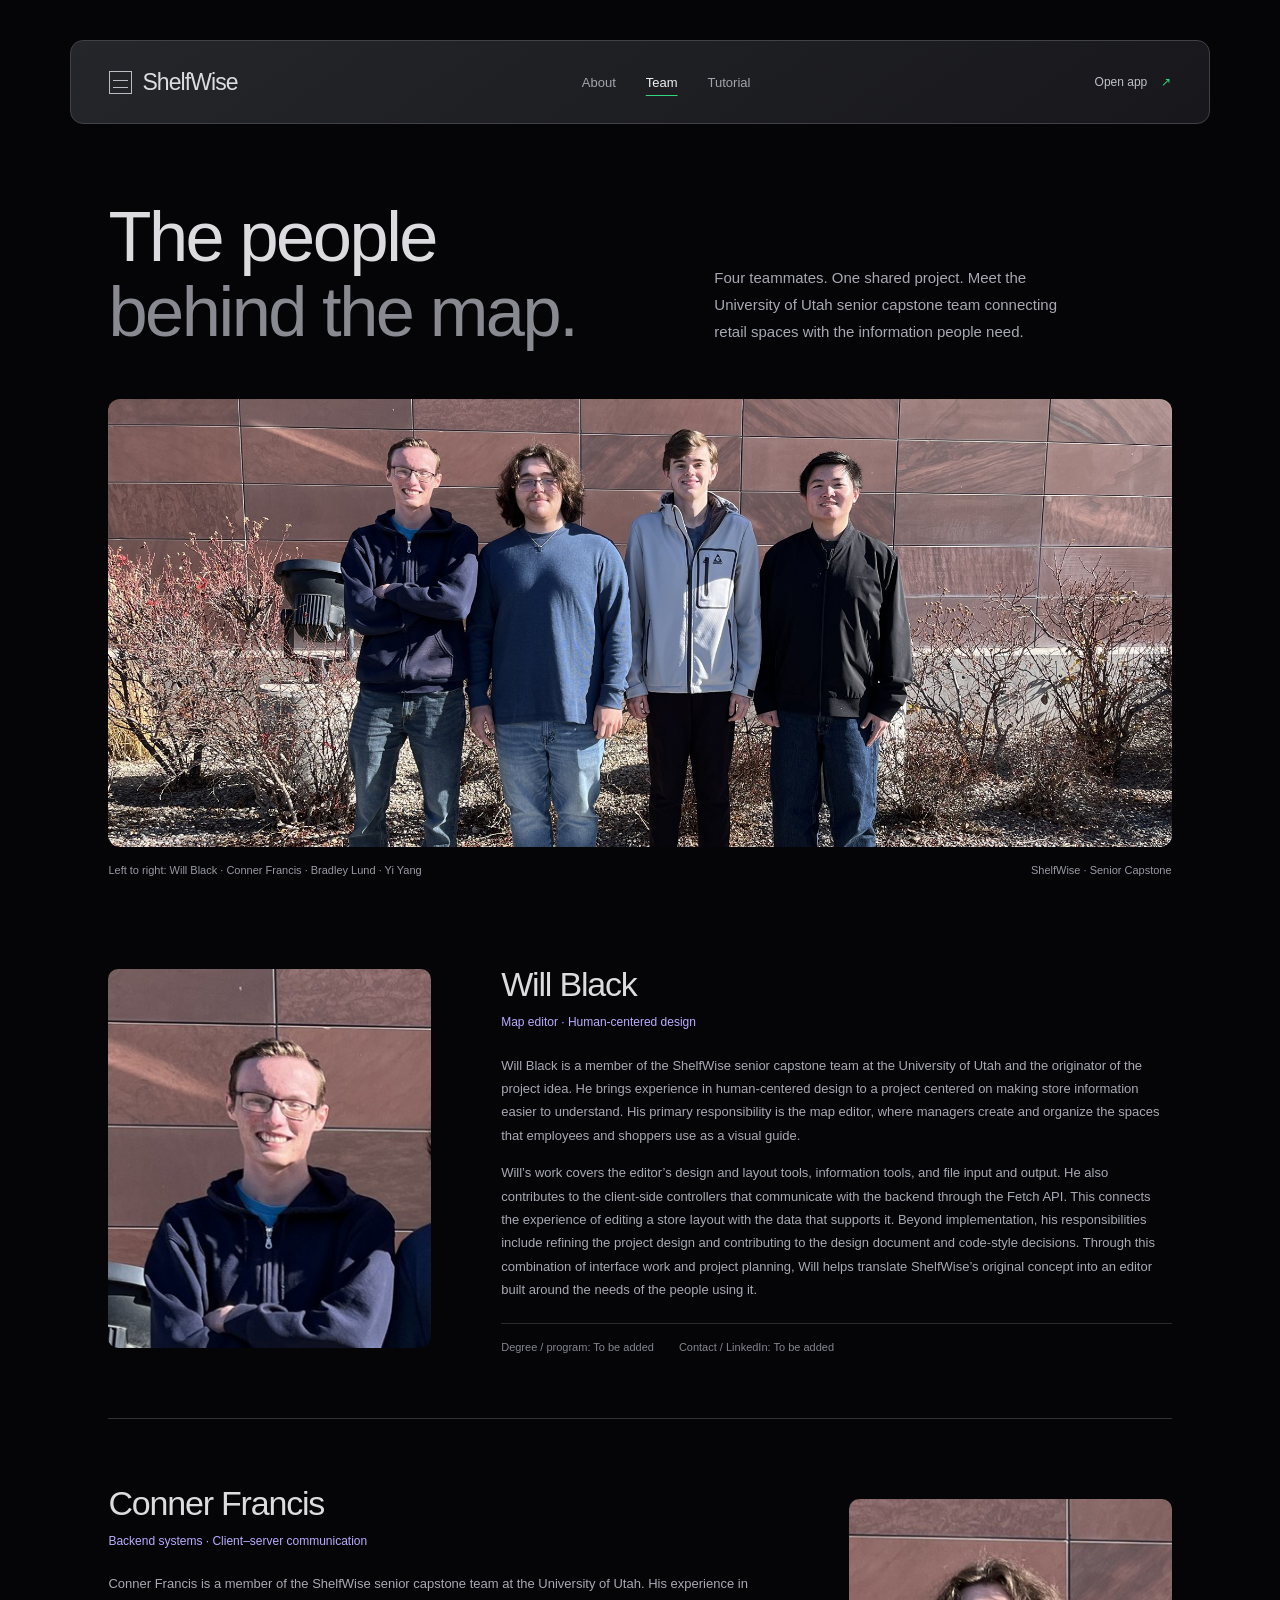
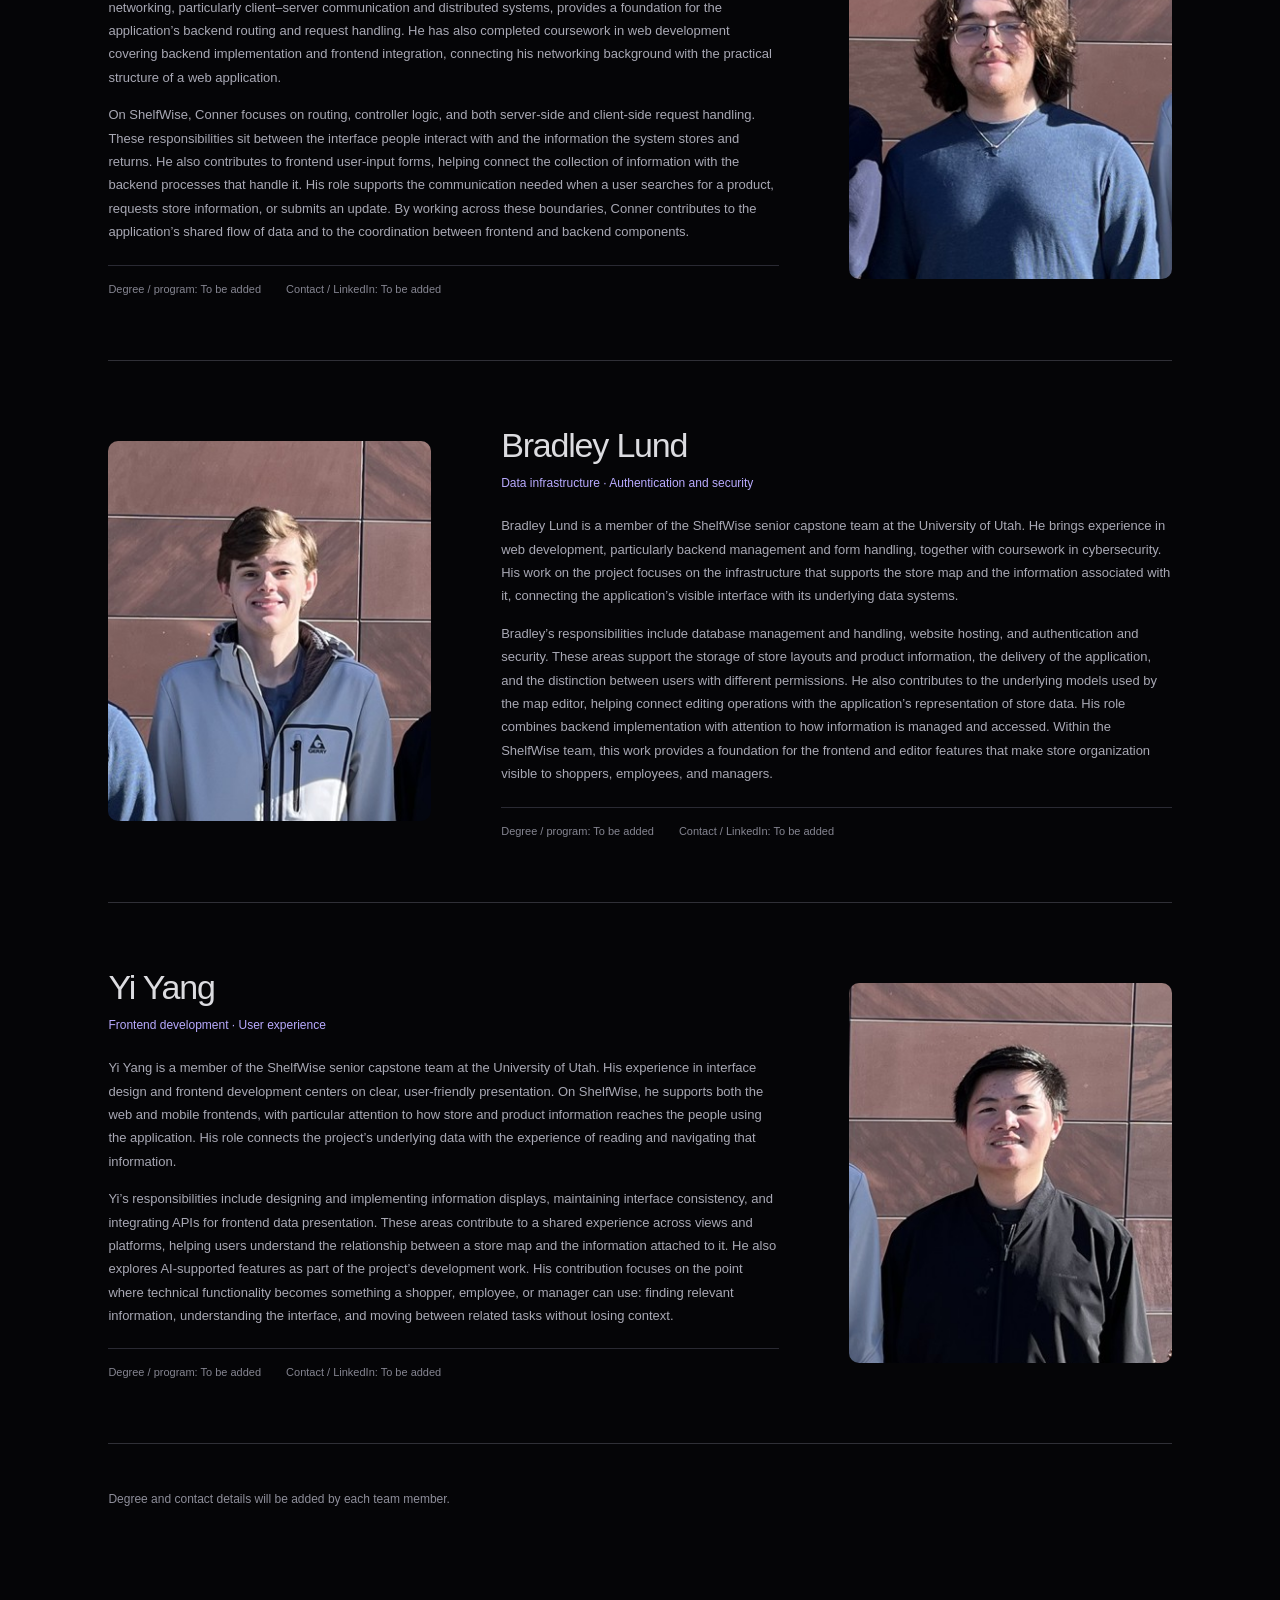
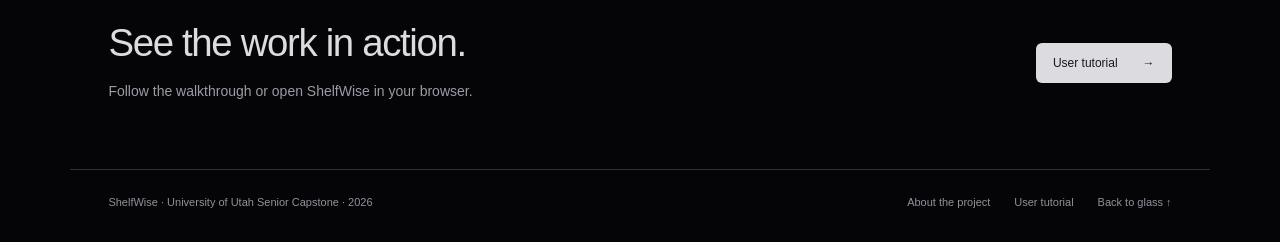
==== team.html @ ac59a8eb "Implement basic project site" ====
<!doctype html>
<html lang="en">
<head><meta charset="utf-8"><meta name="viewport" content="width=device-width,initial-scale=1"><meta name="theme-color" content="#050507"><meta name="description" content="Meet the ShelfWise capstone team: Will Black, Conner Francis, Bradley Lund, and Yi Yang."><title>The team — ShelfWise</title><link rel="icon" href="assets/favicon.svg" type="image/svg+xml"><link rel="stylesheet" href="site.css"></head>
<body class="inner-page">
  <a class="skip-link" href="#main">Skip to content</a>
  <header class="site-header"><a class="site-brand" href="index.html" aria-label="ShelfWise home"><span class="shelf-symbol" aria-hidden="true"></span>ShelfWise</a><nav class="site-nav" aria-label="Main navigation"><a href="about.html">About</a><a href="team.html" aria-current="page">Team</a><a href="tutorial.html">Tutorial</a></nav><a class="launch-link" href="https://shelfwise-nxbo.onrender.com/" target="_blank" rel="noopener noreferrer">Open app <span aria-hidden="true">↗</span></a></header>
  <main class="site-container" id="main">
    <div class="page-intro"><h1>The people<br><span>behind the map.</span></h1><p class="intro-copy">Four teammates. One shared project. Meet the University of Utah senior capstone team connecting retail spaces with the information people need.</p></div>
    <figure class="team-photo"><img src="assets/team.jpg" width="2000" height="1500" alt="ShelfWise’s four teammates standing together outside: Will Black, Conner Francis, Bradley Lund, and Yi Yang, from left to right."><figcaption><span>Left to right: Will Black · Conner Francis · Bradley Lund · Yi Yang</span><span>ShelfWise · Senior Capstone</span></figcaption></figure>
    <div class="member-list">
      <article class="member" id="will"><div class="portrait" style="--portrait-x:24%;--portrait-y:26%" role="img" aria-label="Portrait of Will Black from the team photo"></div><div class="member-content"><h2>Will Black</h2><p class="member-role">Map editor · Human-centered design</p><div class="biography"><p>Will Black is a member of the ShelfWise senior capstone team at the University of Utah and the originator of the project idea. He brings experience in human-centered design to a project centered on making store information easier to understand. His primary responsibility is the map editor, where managers create and organize the spaces that employees and shoppers use as a visual guide.</p><p>Will’s work covers the editor’s design and layout tools, information tools, and file input and output. He also contributes to the client-side controllers that communicate with the backend through the Fetch API. This connects the experience of editing a store layout with the data that supports it. Beyond implementation, his responsibilities include refining the project design and contributing to the design document and code-style decisions. Through this combination of interface work and project planning, Will helps translate ShelfWise’s original concept into an editor built around the needs of the people using it.</p></div><div class="member-meta"><span>Degree / program: To be added</span><span>Contact / LinkedIn: To be added</span></div></div></article>
      <article class="member" id="conner"><div class="portrait" style="--portrait-x:39.7%;--portrait-y:28%" role="img" aria-label="Portrait of Conner Francis from the team photo"></div><div class="member-content"><h2>Conner Francis</h2><p class="member-role">Backend systems · Client–server communication</p><div class="biography"><p>Conner Francis is a member of the ShelfWise senior capstone team at the University of Utah. His experience in networking, particularly client–server communication and distributed systems, provides a foundation for the application’s backend routing and request handling. He has also completed coursework in web development covering backend implementation and frontend integration, connecting his networking background with the practical structure of a web application.</p><p>On ShelfWise, Conner focuses on routing, controller logic, and both server-side and client-side request handling. These responsibilities sit between the interface people interact with and the information the system stores and returns. He also contributes to frontend user-input forms, helping connect the collection of information with the backend processes that handle it. His role supports the communication needed when a user searches for a product, requests store information, or submits an update. By working across these boundaries, Conner contributes to the application’s shared flow of data and to the coordination between frontend and backend components.</p></div><div class="member-meta"><span>Degree / program: To be added</span><span>Contact / LinkedIn: To be added</span></div></div></article>
      <article class="member" id="bradley"><div class="portrait" style="--portrait-x:55.8%;--portrait-y:25%" role="img" aria-label="Portrait of Bradley Lund from the team photo"></div><div class="member-content"><h2>Bradley Lund</h2><p class="member-role">Data infrastructure · Authentication and security</p><div class="biography"><p>Bradley Lund is a member of the ShelfWise senior capstone team at the University of Utah. He brings experience in web development, particularly backend management and form handling, together with coursework in cybersecurity. His work on the project focuses on the infrastructure that supports the store map and the information associated with it, connecting the application’s visible interface with its underlying data systems.</p><p>Bradley’s responsibilities include database management and handling, website hosting, and authentication and security. These areas support the storage of store layouts and product information, the delivery of the application, and the distinction between users with different permissions. He also contributes to the underlying models used by the map editor, helping connect editing operations with the application’s representation of store data. His role combines backend implementation with attention to how information is managed and accessed. Within the ShelfWise team, this work provides a foundation for the frontend and editor features that make store organization visible to shoppers, employees, and managers.</p></div><div class="member-meta"><span>Degree / program: To be added</span><span>Contact / LinkedIn: To be added</span></div></div></article>
      <article class="member" id="yi"><div class="portrait" style="--portrait-x:71.5%;--portrait-y:29%" role="img" aria-label="Portrait of Yi Yang from the team photo"></div><div class="member-content"><h2>Yi Yang</h2><p class="member-role">Frontend development · User experience</p><div class="biography"><p>Yi Yang is a member of the ShelfWise senior capstone team at the University of Utah. His experience in interface design and frontend development centers on clear, user-friendly presentation. On ShelfWise, he supports both the web and mobile frontends, with particular attention to how store and product information reaches the people using the application. His role connects the project’s underlying data with the experience of reading and navigating that information.</p><p>Yi’s responsibilities include designing and implementing information displays, maintaining interface consistency, and integrating APIs for frontend data presentation. These areas contribute to a shared experience across views and platforms, helping users understand the relationship between a store map and the information attached to it. He also explores AI-supported features as part of the project’s development work. His contribution focuses on the point where technical functionality becomes something a shopper, employee, or manager can use: finding relevant information, understanding the interface, and moving between related tasks without losing context.</p></div><div class="member-meta"><span>Degree / program: To be added</span><span>Contact / LinkedIn: To be added</span></div></div></article>
    </div>
    <p class="team-end">Degree and contact details will be added by each team member.</p>
    <div class="page-close"><div><h2>See the work in action.</h2><p>Follow the walkthrough or open ShelfWise in your browser.</p></div><a class="button-light" href="tutorial.html">User tutorial <span aria-hidden="true">→</span></a></div>
  </main>
  <footer class="site-footer"><span>ShelfWise · University of Utah Senior Capstone · 2026</span><div><a href="about.html">About the project</a><a href="tutorial.html">User tutorial</a><a href="index.html">Back to glass ↑</a></div></footer>
</body>
</html>
---- site.css ----
@font-face{font-family:Inter;src:url('https://rsms.me/inter/font-files/InterVariable.woff2?v=4.1') format('woff2');font-weight:100 900;font-style:normal;font-display:swap}
:root{color-scheme:dark;font-family:Inter,Arial,sans-serif;color:#dcdce0;background:#050507;--muted:#9b9ba5;--line:#303037;--green:#36d67e;--lavender:#b9abff}
*{box-sizing:border-box}body{margin:0}a{color:inherit;text-decoration:none}button,input{font:inherit}button{cursor:pointer}button,a{touch-action:manipulation}img{max-width:100%;display:block}::selection{background:#3679d9;color:#fff}:focus-visible{outline:2px solid var(--lavender);outline-offset:6px}html{scrollbar-color:#45454e #111115;scroll-behavior:smooth}.skip-link{position:fixed;top:-100px;left:24px;z-index:20;background:#dcdce0;color:#151518;padding:13px 20px;border-radius:6px}.skip-link:focus{top:20px}.inner-page{overflow:auto;min-height:100svh}.inner-page p{line-height:1.8}.inner-page h1,.inner-page h2,.inner-page h3{font-weight:500;margin:0;letter-spacing:-.035em}.inner-page h1{font-size:clamp(42px,5.5vw,82px);line-height:1.06}.inner-page h2{font-size:clamp(27px,3vw,42px);line-height:1.15}.inner-page h3{font-size:22px;line-height:1.3}
.site-header{width:89%;margin:40px auto 0;min-height:84px;padding:20px 38px;display:flex;align-items:center;gap:30px;border:1px solid #414148;border-radius:13px;background:linear-gradient(145deg,#25262a,#17171c);position:relative}.site-brand{display:flex;align-items:center;gap:10px;font-weight:500;font-size:23px;letter-spacing:-.04em}.shelf-symbol{display:inline-block;width:23px;height:23px;border:1.5px solid #bcbcc5;position:relative}.shelf-symbol:before,.shelf-symbol:after{content:'';position:absolute;left:3px;right:3px;height:1px;background:#bcbcc5;top:8px}.shelf-symbol:after{top:15px}.site-nav{display:flex;align-items:center;gap:30px;margin:auto;font-size:13px;color:#a4a4ae}.site-nav a{padding:10px 0}.site-nav a:hover,.site-nav a[aria-current=page]{color:#f0f0f5}.site-nav a[aria-current=page]{text-decoration:underline;text-decoration-color:var(--green);text-underline-offset:8px}.launch-link{font-size:12px;color:#c0c0ca;white-space:nowrap}.launch-link span{margin-left:10px;color:var(--green)}.launch-link:hover{color:white}.site-container{width:calc(89% - 76px);max-width:1320px;margin:0 auto}.page-intro{display:grid;grid-template-columns:1.15fr 1fr;align-items:end;gap:80px;margin:76px 0 50px}.page-intro h1 span{color:#898991}.intro-copy{color:#a8a8b3;max-width:44ch;font-size:15px;margin:0 0 4px}.intro-copy a{color:#dedee5;text-decoration:underline;text-underline-offset:5px}.section-link{display:inline-flex;gap:26px;align-items:center;font-size:13px;margin-top:21px;color:#e7e7ee}.section-link span{color:var(--green)}.section-link:hover{color:var(--green)}
.product-shot{margin:0}.product-shot img{width:100%;border:1px solid #3b3b42;border-radius:12px}.product-shot figcaption,.team-photo figcaption{font-size:11px;color:#9999a5;display:flex;justify-content:space-between;gap:30px;margin-top:13px;line-height:1.7}.product-shot figcaption a:hover{text-decoration:underline}.about-story{display:grid;grid-template-columns:220px 1fr;gap:65px;padding:70px 0;border-bottom:1px solid var(--line)}.section-caption{font-size:12px;line-height:1.6;color:#9898a3}.story-copy{max-width:72ch;color:#a8a8b3;font-size:15px}.story-copy p{margin:0 0 20px}.story-copy p:last-child{margin-bottom:0}.story-copy strong{font-weight:500;color:#e3e3e9}.technology{padding:65px 0}.section-heading{display:flex;align-items:baseline;justify-content:space-between;gap:30px;margin-bottom:30px}.section-heading p{font-size:12px;color:#a4a4af}.tech-flow{display:grid;grid-template-columns:1fr 40px 1fr 40px 1fr;align-items:center;padding:30px;border:1px solid var(--line);border-radius:12px;background:linear-gradient(135deg,#1d1e23,#131318)}.tech-node{padding:8px}.tech-node small{display:block;font-size:10px;letter-spacing:.08em;color:#91919d;margin-bottom:13px}.tech-node strong{font-size:18px;font-weight:500}.tech-node p{font-size:12px;color:#a4a4b1;margin:9px 0 0}.flow-arrow{color:#6a6a77;font-size:22px;text-align:center}.tech-details{margin-top:22px;border-top:1px solid var(--line);border-bottom:1px solid var(--line);font-size:13px}.tech-details summary{cursor:pointer;padding:20px 0;color:#c4c4ce}.tech-details summary::marker{color:var(--green)}.stack-grid{display:grid;grid-template-columns:1fr 1fr;gap:20px 40px;padding:4px 0 25px}.stack-grid dt{font-weight:500;color:#dedee6;margin-bottom:7px}.stack-grid dd{color:#9b9ba7;font-size:12px;line-height:1.8;margin:0}.page-close{padding:40px 0 65px;display:flex;justify-content:space-between;gap:25px;align-items:center}.page-close p{color:#9b9ba6;font-size:14px;margin-bottom:0}.button-light{display:inline-flex;align-items:center;justify-content:center;gap:25px;background:#dcdce0;color:#17171c;padding:13px 17px;border-radius:6px;font-size:12px;font-weight:500;white-space:nowrap}.button-light:hover{background:var(--green)}.site-footer{width:89%;margin:0 auto;padding:26px 38px 34px;border-top:1px solid var(--line);display:flex;justify-content:space-between;gap:25px;font-size:11px;color:#91919d}.site-footer div{display:flex;gap:24px}.site-footer a:hover{color:#e3e3eb}
.team-photo{margin:0 0 85px}.team-photo img{width:100%;height:clamp(270px,35vw,480px);object-fit:cover;object-position:center 44%;border-radius:12px}.team-photo figcaption{margin-top:14px}.member-list{display:grid;gap:65px}.member{display:grid;grid-template-columns:minmax(220px,.65fr) 1.35fr;gap:70px;align-items:center;padding-bottom:65px;border-bottom:1px solid var(--line)}.member:nth-child(even){grid-template-columns:1.35fr minmax(220px,.65fr)}.member:nth-child(even) .portrait{order:2}.portrait{width:100%;aspect-ratio:4/4.7;max-height:390px;border-radius:10px;background-image:url('assets/team.jpg');background-size:600% auto;background-position:var(--portrait-x) var(--portrait-y,26%);background-repeat:no-repeat;background-color:#242429}.member-content h2{font-size:34px;margin-bottom:8px}.member-role{font-size:12px;color:#b9abff;margin:0 0 20px;line-height:1.6}.biography{font-size:13px;color:#a8a8b4;line-height:1.85}.biography p{margin:0 0 14px}.member-meta{display:flex;flex-wrap:wrap;gap:8px 25px;font-size:11px;color:#858591;margin-top:21px;padding-top:17px;border-top:1px solid #2a2a33}.member-meta span{display:block}.team-end{margin:45px 0 70px;font-size:12px;color:#8e8e9a;line-height:1.8}
.tutorial-intro{margin-bottom:35px}.guide-tabs{display:flex;gap:0;border-bottom:1px solid var(--line);overflow-x:auto}.guide-tabs button{border:0;border-bottom:2px solid transparent;background:none;color:#92929e;flex:1;padding:18px 12px;font-size:12px;text-align:left;white-space:nowrap}.guide-tabs button span{font-size:10px;margin-right:12px;color:#747480;font-variant-numeric:tabular-nums}.guide-tabs button[aria-selected=true]{border-color:var(--green);color:#e6e6ed}.guide-tabs button[aria-selected=true] span{color:var(--green)}.guide-stage{display:grid;grid-template-columns:1fr 290px;gap:32px;padding:32px 0 40px;align-items:start}.guide-image{margin:0;position:relative;overflow:hidden;border-radius:10px;border:1px solid #3b3b42;background:#1a1a20}.guide-image img{width:100%;aspect-ratio:16/10;object-fit:cover;object-position:left top}.guide-image figcaption{padding:12px 17px;font-size:10px;color:#a5a5b0;border-top:1px solid #33333d;line-height:1.6}.guide-instructions{padding-top:6px}.step-count{color:var(--green);font-size:11px;font-variant-numeric:tabular-nums;margin:0 0 26px!important}.guide-instructions h2{font-size:29px}.guide-instructions p:not(.step-count){font-size:13px;line-height:1.85;color:#a4a4af;margin:18px 0}.guide-note{padding:15px 0;border-top:1px solid var(--line);border-bottom:1px solid var(--line);font-size:11px;color:#9898a6;line-height:1.8}.guide-navigation{display:flex;justify-content:space-between;align-items:center;gap:10px;margin-top:22px}.guide-navigation button{border:1px solid #42424c;border-radius:5px;background:#202027;color:#dddde5;padding:10px 12px;font-size:11px}.guide-navigation button:hover:not(:disabled){border-color:#8f86aa}.guide-navigation button:disabled{opacity:.35;cursor:default}.guide-navigation button:last-child{background:#dcdce0;color:#17171c;border-color:transparent}.guide-navigation button:last-child:hover:not(:disabled){background:var(--green)}.guide-static{display:grid;grid-template-columns:220px 1fr;gap:65px;padding:45px 0 30px;border-top:1px solid var(--line)}.guide-static h2{font-size:26px}.guide-static ol{margin:0;padding-left:19px;color:#a8a8b4;font-size:14px;line-height:1.9}.guide-static li{padding-left:8px;margin-bottom:13px}.guide-static strong{color:#dedee6;font-weight:500}.faq{margin:38px 0 0}.faq h2{font-size:28px;margin-bottom:24px}.faq details{padding:20px 0;border-top:1px solid var(--line);font-size:13px}.faq details:last-child{border-bottom:1px solid var(--line)}.faq summary{cursor:pointer;color:#d1d1db;line-height:1.6}.faq summary::marker{color:var(--green)}.faq details p{color:#a4a4b1;max-width:78ch;margin:16px 0 0;font-size:13px}.faq a{color:#dcdce0;text-decoration:underline;text-underline-offset:4px}
/* The opening preserves the glass template; the linked pages use reading sizes. */
#hero .brand-mark:after{transform:none;inset:22%;border-left:0;border-bottom:1px solid #17171c;border-top:1px solid #17171c}#paper .project-reveal{top:23%;left:36%;width:42%;max-width:650px}#paper .project-reveal h2{font-size:clamp(32px,3.4vw,54px);line-height:1.08;letter-spacing:-.035em;font-weight:500;margin:0 0 25px}#paper .project-reveal>p:not(.reveal-label){font-size:clamp(12px,1vw,16px);line-height:1.85;margin:0 0 19px}#paper .project-reveal .reveal-label{font-size:10px;letter-spacing:.14em;color:#93939f;margin:0 0 22px}.reveal-links{display:flex;flex-direction:column;gap:0;margin:28px 0 45px}.reveal-links a{display:flex;justify-content:space-between;gap:20px;padding:15px 0;border-top:1px solid #303038;font-size:12px;color:#cfcfd9}.reveal-links a span{color:var(--green)}.reveal-links a:hover{color:var(--green)}
@media(max-width:1000px){.site-header{padding:18px 25px}.site-container{width:calc(89% - 50px)}.page-intro{gap:38px;margin-top:58px}.about-story,.guide-static{grid-template-columns:150px 1fr;gap:38px}.member{gap:40px}.guide-stage{grid-template-columns:1fr 245px;gap:24px}.guide-tabs button{font-size:11px;padding:16px 8px}.guide-tabs button span{margin-right:6px}.site-nav{gap:21px}.site-footer{padding-left:25px;padding-right:25px}}
@media(max-width:700px){.site-header{width:calc(100% - 32px);margin-top:16px;padding:17px 18px;min-height:76px;gap:14px;flex-wrap:wrap}.site-brand{font-size:20px}.shelf-symbol{width:20px;height:20px}.site-nav{order:3;flex-basis:100%;justify-content:center;gap:32px;border-top:1px solid #36363e;padding-top:5px;margin-top:3px;font-size:12px}.launch-link{margin-left:auto;font-size:11px}.launch-link span{margin-left:4px}.site-container{width:calc(100% - 68px)}.page-intro{grid-template-columns:1fr;gap:23px;margin:44px 0 32px}.intro-copy{font-size:13px;max-width:48ch}.page-intro h1{font-size:clamp(38px,10vw,63px)}.product-shot img{border-radius:7px}.product-shot figcaption,.team-photo figcaption{font-size:10px;display:block}.product-shot figcaption span,.team-photo figcaption span{display:block;margin-bottom:4px}.about-story{grid-template-columns:1fr;gap:22px;padding:38px 0}.section-caption{margin:0;font-size:11px}.story-copy{font-size:13px;line-height:1.85}.technology{padding:38px 0}.section-heading{display:block;margin-bottom:22px}.section-heading p{margin-top:12px}.tech-flow{grid-template-columns:1fr;padding:18px 22px}.flow-arrow{transform:rotate(90deg);margin:5px 0}.tech-node strong{font-size:17px}.stack-grid{grid-template-columns:1fr;gap:23px}.page-close{display:block;padding:20px 0 45px}.page-close h2{font-size:25px}.page-close p{font-size:13px;margin-bottom:24px}.site-footer{width:calc(100% - 32px);padding:22px 18px 30px;display:block;font-size:10px;line-height:1.8}.site-footer div{margin-top:13px;gap:25px}.team-photo{margin-bottom:42px}.team-photo img{height:280px;object-position:48% 45%;border-radius:7px}.member-list{gap:38px}.member,.member:nth-child(even){grid-template-columns:1fr;gap:25px;padding-bottom:35px}.member:nth-child(even) .portrait{order:0}.portrait{width:100%;aspect-ratio:4/3.3;max-height:none;background-position:var(--portrait-x) 28%}.member-content h2{font-size:29px}.biography{font-size:12px}.member-meta{font-size:10px}.team-end{font-size:11px;margin:28px 0 42px}.guide-tabs button{flex:none;min-width:110px;font-size:11px;padding:14px 13px}.guide-stage{grid-template-columns:1fr;gap:23px;padding:22px 0 32px}.guide-image img{aspect-ratio:4/3;object-fit:cover;object-position:30% top}.guide-instructions{padding:0}.step-count{margin-bottom:12px!important}.guide-instructions h2{font-size:25px}.guide-instructions p:not(.step-count){font-size:13px;margin:14px 0}.guide-navigation{justify-content:flex-start;gap:15px}.guide-navigation button{padding:11px 18px}.guide-static{grid-template-columns:1fr;gap:21px;padding-top:32px}.guide-static ol{font-size:12px}.faq{margin-top:20px}.faq details,.faq details p{font-size:12px}#paper .project-reveal{left:11%;top:31%;width:78%;max-width:none}#paper .project-reveal h2{font-size:36px}#paper .project-reveal>p:not(.reveal-label){font-size:12px}.reveal-links{margin-bottom:35px}#hero .brand{font-size:17px;gap:6px}#hero .nav-links{font-size:10px;gap:8px;left:56%}#hero .sign-in{font-size:9px}#hero footer{font-size:7px}#hero .eyebrow{font-size:7px;letter-spacing:.16em}}
img{height:auto}.guide-image img{height:auto;aspect-ratio:auto;object-fit:contain}
.guide-tabs button span{color:#858591}
.about-story .section-caption{font-size:12px;font-weight:400;letter-spacing:0;line-height:1.8}
@media(prefers-reduced-motion:reduce){html{scroll-behavior:auto}*,*:before,*:after{transition:none!important;animation:none!important}}
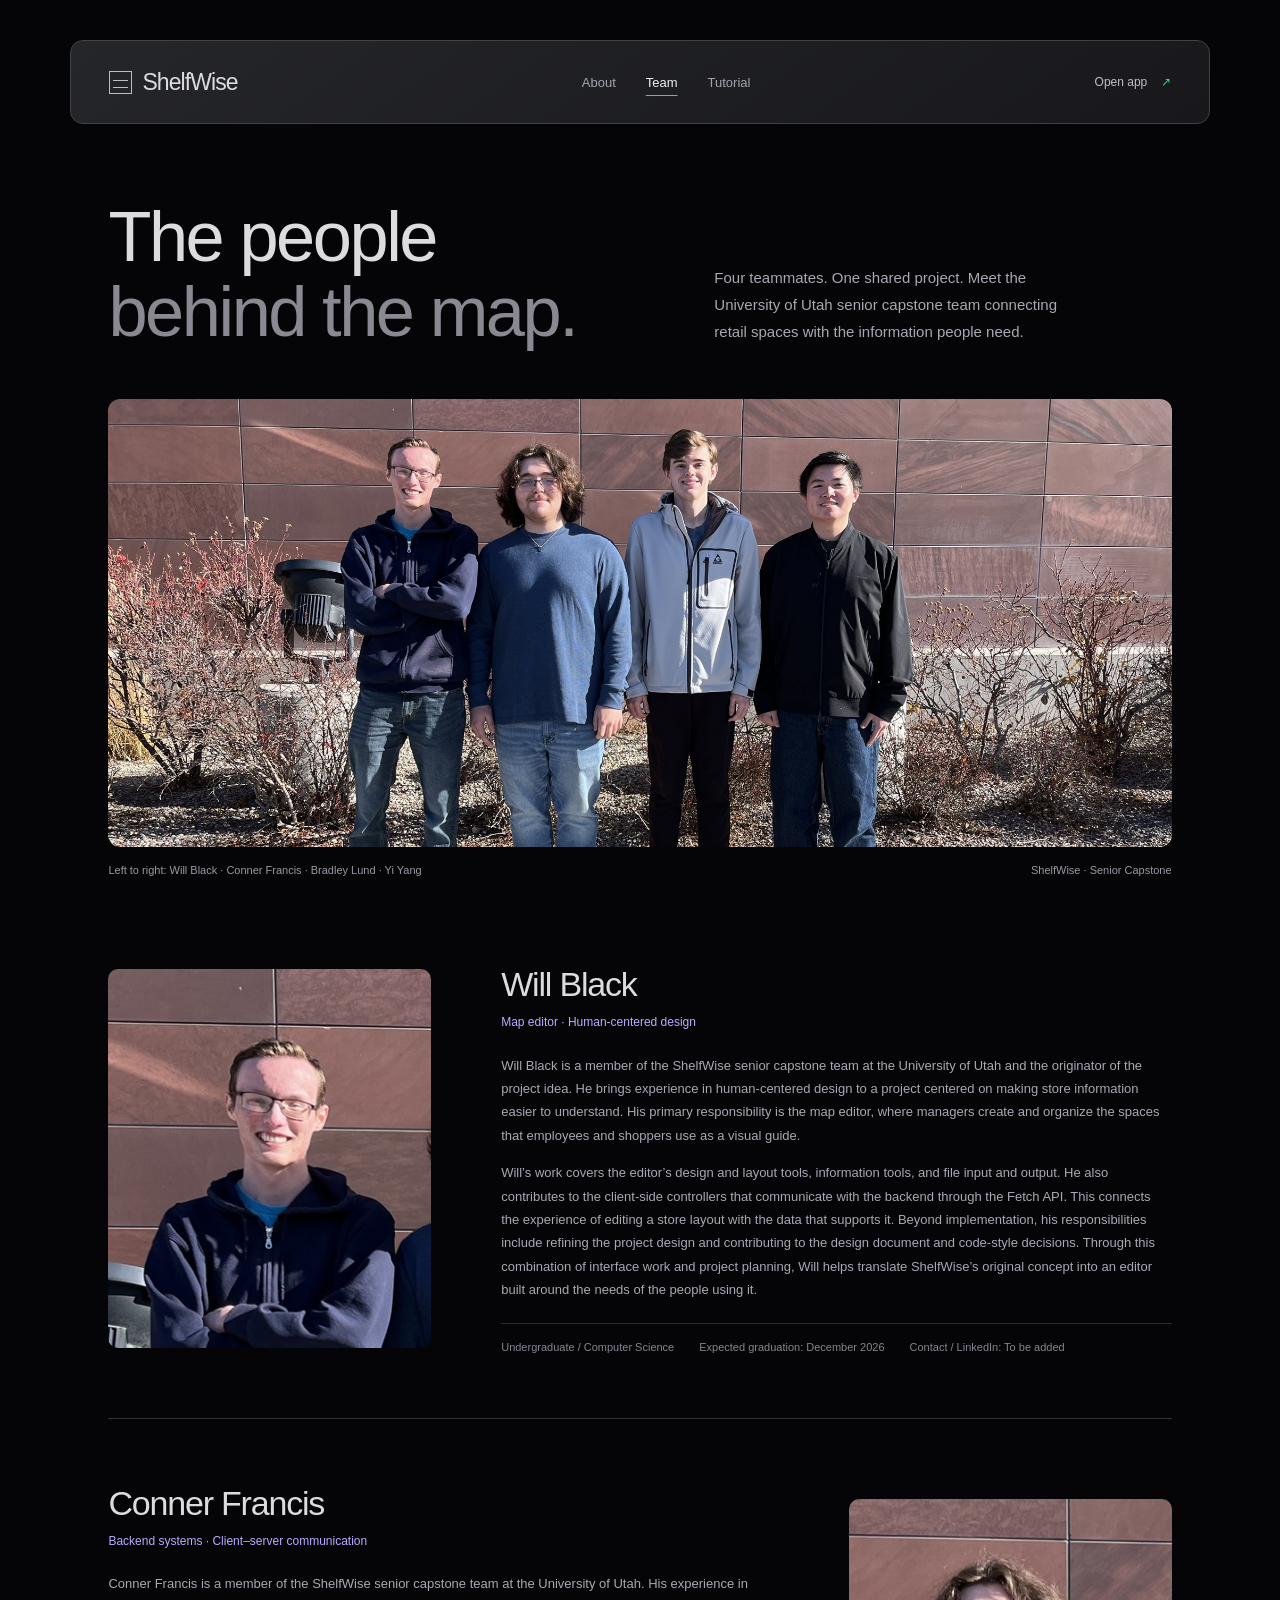
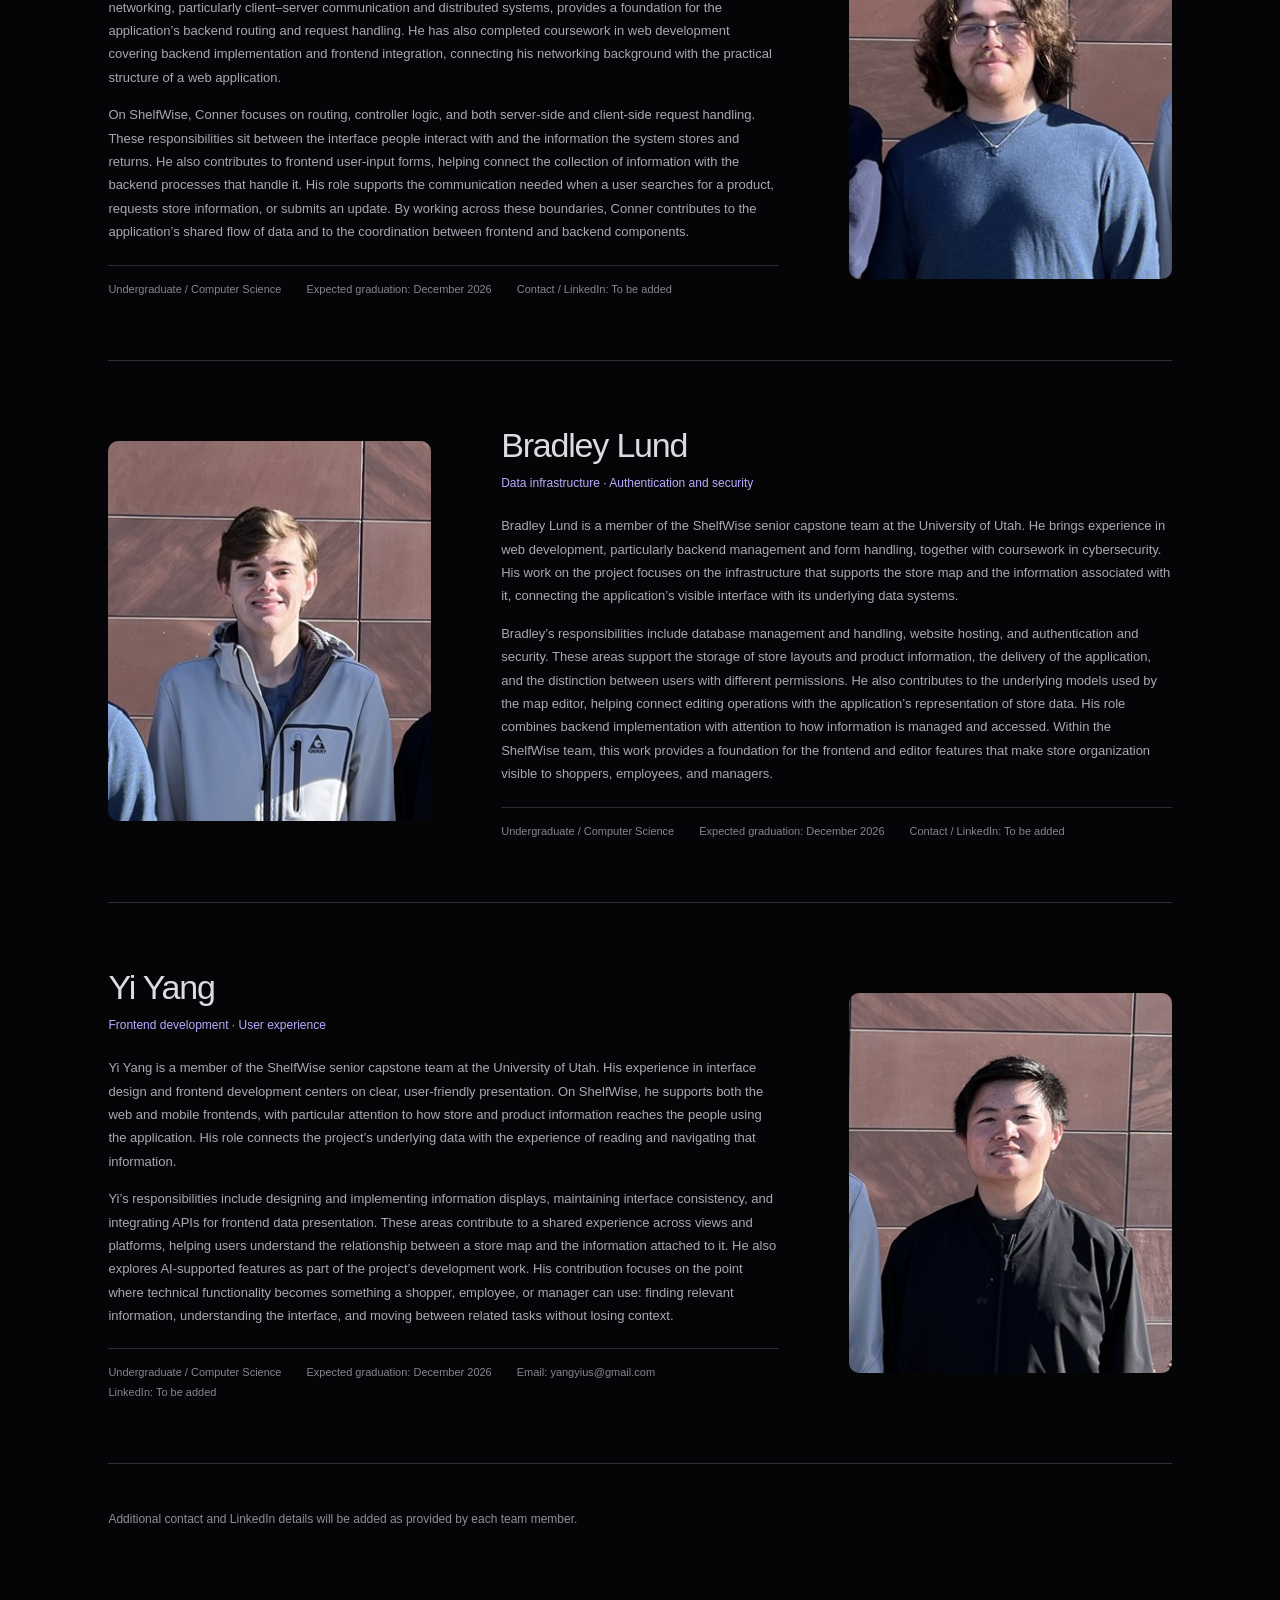
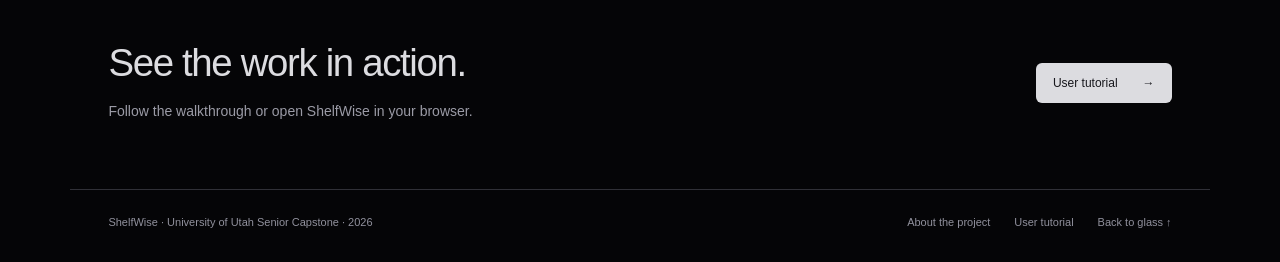
==== commit cb18b02c: "Updated personal info" ====
--- a/team.html
+++ b/team.html
@@ -8,12 +8,12 @@
     <div class="page-intro"><h1>The people<br><span>behind the map.</span></h1><p class="intro-copy">Four teammates. One shared project. Meet the University of Utah senior capstone team connecting retail spaces with the information people need.</p></div>
     <figure class="team-photo"><img src="assets/team.jpg" width="2000" height="1500" alt="ShelfWise’s four teammates standing together outside: Will Black, Conner Francis, Bradley Lund, and Yi Yang, from left to right."><figcaption><span>Left to right: Will Black · Conner Francis · Bradley Lund · Yi Yang</span><span>ShelfWise · Senior Capstone</span></figcaption></figure>
     <div class="member-list">
-      <article class="member" id="will"><div class="portrait" style="--portrait-x:24%;--portrait-y:26%" role="img" aria-label="Portrait of Will Black from the team photo"></div><div class="member-content"><h2>Will Black</h2><p class="member-role">Map editor · Human-centered design</p><div class="biography"><p>Will Black is a member of the ShelfWise senior capstone team at the University of Utah and the originator of the project idea. He brings experience in human-centered design to a project centered on making store information easier to understand. His primary responsibility is the map editor, where managers create and organize the spaces that employees and shoppers use as a visual guide.</p><p>Will’s work covers the editor’s design and layout tools, information tools, and file input and output. He also contributes to the client-side controllers that communicate with the backend through the Fetch API. This connects the experience of editing a store layout with the data that supports it. Beyond implementation, his responsibilities include refining the project design and contributing to the design document and code-style decisions. Through this combination of interface work and project planning, Will helps translate ShelfWise’s original concept into an editor built around the needs of the people using it.</p></div><div class="member-meta"><span>Degree / program: To be added</span><span>Contact / LinkedIn: To be added</span></div></div></article>
-      <article class="member" id="conner"><div class="portrait" style="--portrait-x:39.7%;--portrait-y:28%" role="img" aria-label="Portrait of Conner Francis from the team photo"></div><div class="member-content"><h2>Conner Francis</h2><p class="member-role">Backend systems · Client–server communication</p><div class="biography"><p>Conner Francis is a member of the ShelfWise senior capstone team at the University of Utah. His experience in networking, particularly client–server communication and distributed systems, provides a foundation for the application’s backend routing and request handling. He has also completed coursework in web development covering backend implementation and frontend integration, connecting his networking background with the practical structure of a web application.</p><p>On ShelfWise, Conner focuses on routing, controller logic, and both server-side and client-side request handling. These responsibilities sit between the interface people interact with and the information the system stores and returns. He also contributes to frontend user-input forms, helping connect the collection of information with the backend processes that handle it. His role supports the communication needed when a user searches for a product, requests store information, or submits an update. By working across these boundaries, Conner contributes to the application’s shared flow of data and to the coordination between frontend and backend components.</p></div><div class="member-meta"><span>Degree / program: To be added</span><span>Contact / LinkedIn: To be added</span></div></div></article>
-      <article class="member" id="bradley"><div class="portrait" style="--portrait-x:55.8%;--portrait-y:25%" role="img" aria-label="Portrait of Bradley Lund from the team photo"></div><div class="member-content"><h2>Bradley Lund</h2><p class="member-role">Data infrastructure · Authentication and security</p><div class="biography"><p>Bradley Lund is a member of the ShelfWise senior capstone team at the University of Utah. He brings experience in web development, particularly backend management and form handling, together with coursework in cybersecurity. His work on the project focuses on the infrastructure that supports the store map and the information associated with it, connecting the application’s visible interface with its underlying data systems.</p><p>Bradley’s responsibilities include database management and handling, website hosting, and authentication and security. These areas support the storage of store layouts and product information, the delivery of the application, and the distinction between users with different permissions. He also contributes to the underlying models used by the map editor, helping connect editing operations with the application’s representation of store data. His role combines backend implementation with attention to how information is managed and accessed. Within the ShelfWise team, this work provides a foundation for the frontend and editor features that make store organization visible to shoppers, employees, and managers.</p></div><div class="member-meta"><span>Degree / program: To be added</span><span>Contact / LinkedIn: To be added</span></div></div></article>
-      <article class="member" id="yi"><div class="portrait" style="--portrait-x:71.5%;--portrait-y:29%" role="img" aria-label="Portrait of Yi Yang from the team photo"></div><div class="member-content"><h2>Yi Yang</h2><p class="member-role">Frontend development · User experience</p><div class="biography"><p>Yi Yang is a member of the ShelfWise senior capstone team at the University of Utah. His experience in interface design and frontend development centers on clear, user-friendly presentation. On ShelfWise, he supports both the web and mobile frontends, with particular attention to how store and product information reaches the people using the application. His role connects the project’s underlying data with the experience of reading and navigating that information.</p><p>Yi’s responsibilities include designing and implementing information displays, maintaining interface consistency, and integrating APIs for frontend data presentation. These areas contribute to a shared experience across views and platforms, helping users understand the relationship between a store map and the information attached to it. He also explores AI-supported features as part of the project’s development work. His contribution focuses on the point where technical functionality becomes something a shopper, employee, or manager can use: finding relevant information, understanding the interface, and moving between related tasks without losing context.</p></div><div class="member-meta"><span>Degree / program: To be added</span><span>Contact / LinkedIn: To be added</span></div></div></article>
+      <article class="member" id="will"><div class="portrait" style="--portrait-x:24%;--portrait-y:26%" role="img" aria-label="Portrait of Will Black from the team photo"></div><div class="member-content"><h2>Will Black</h2><p class="member-role">Map editor · Human-centered design</p><div class="biography"><p>Will Black is a member of the ShelfWise senior capstone team at the University of Utah and the originator of the project idea. He brings experience in human-centered design to a project centered on making store information easier to understand. His primary responsibility is the map editor, where managers create and organize the spaces that employees and shoppers use as a visual guide.</p><p>Will’s work covers the editor’s design and layout tools, information tools, and file input and output. He also contributes to the client-side controllers that communicate with the backend through the Fetch API. This connects the experience of editing a store layout with the data that supports it. Beyond implementation, his responsibilities include refining the project design and contributing to the design document and code-style decisions. Through this combination of interface work and project planning, Will helps translate ShelfWise’s original concept into an editor built around the needs of the people using it.</p></div><div class="member-meta"><span>Undergraduate / Computer Science</span><span>Expected graduation: December 2026</span><span>Contact / LinkedIn: To be added</span></div></div></article>
+      <article class="member" id="conner"><div class="portrait" style="--portrait-x:39.7%;--portrait-y:28%" role="img" aria-label="Portrait of Conner Francis from the team photo"></div><div class="member-content"><h2>Conner Francis</h2><p class="member-role">Backend systems · Client–server communication</p><div class="biography"><p>Conner Francis is a member of the ShelfWise senior capstone team at the University of Utah. His experience in networking, particularly client–server communication and distributed systems, provides a foundation for the application’s backend routing and request handling. He has also completed coursework in web development covering backend implementation and frontend integration, connecting his networking background with the practical structure of a web application.</p><p>On ShelfWise, Conner focuses on routing, controller logic, and both server-side and client-side request handling. These responsibilities sit between the interface people interact with and the information the system stores and returns. He also contributes to frontend user-input forms, helping connect the collection of information with the backend processes that handle it. His role supports the communication needed when a user searches for a product, requests store information, or submits an update. By working across these boundaries, Conner contributes to the application’s shared flow of data and to the coordination between frontend and backend components.</p></div><div class="member-meta"><span>Undergraduate / Computer Science</span><span>Expected graduation: December 2026</span><span>Contact / LinkedIn: To be added</span></div></div></article>
+      <article class="member" id="bradley"><div class="portrait" style="--portrait-x:55.8%;--portrait-y:25%" role="img" aria-label="Portrait of Bradley Lund from the team photo"></div><div class="member-content"><h2>Bradley Lund</h2><p class="member-role">Data infrastructure · Authentication and security</p><div class="biography"><p>Bradley Lund is a member of the ShelfWise senior capstone team at the University of Utah. He brings experience in web development, particularly backend management and form handling, together with coursework in cybersecurity. His work on the project focuses on the infrastructure that supports the store map and the information associated with it, connecting the application’s visible interface with its underlying data systems.</p><p>Bradley’s responsibilities include database management and handling, website hosting, and authentication and security. These areas support the storage of store layouts and product information, the delivery of the application, and the distinction between users with different permissions. He also contributes to the underlying models used by the map editor, helping connect editing operations with the application’s representation of store data. His role combines backend implementation with attention to how information is managed and accessed. Within the ShelfWise team, this work provides a foundation for the frontend and editor features that make store organization visible to shoppers, employees, and managers.</p></div><div class="member-meta"><span>Undergraduate / Computer Science</span><span>Expected graduation: December 2026</span><span>Contact / LinkedIn: To be added</span></div></div></article>
+      <article class="member" id="yi"><div class="portrait" style="--portrait-x:71.5%;--portrait-y:29%" role="img" aria-label="Portrait of Yi Yang from the team photo"></div><div class="member-content"><h2>Yi Yang</h2><p class="member-role">Frontend development · User experience</p><div class="biography"><p>Yi Yang is a member of the ShelfWise senior capstone team at the University of Utah. His experience in interface design and frontend development centers on clear, user-friendly presentation. On ShelfWise, he supports both the web and mobile frontends, with particular attention to how store and product information reaches the people using the application. His role connects the project’s underlying data with the experience of reading and navigating that information.</p><p>Yi’s responsibilities include designing and implementing information displays, maintaining interface consistency, and integrating APIs for frontend data presentation. These areas contribute to a shared experience across views and platforms, helping users understand the relationship between a store map and the information attached to it. He also explores AI-supported features as part of the project’s development work. His contribution focuses on the point where technical functionality becomes something a shopper, employee, or manager can use: finding relevant information, understanding the interface, and moving between related tasks without losing context.</p></div><div class="member-meta"><span>Undergraduate / Computer Science</span><span>Expected graduation: December 2026</span><span>Email: <a href="mailto:yangyius@gmail.com">yangyius@gmail.com</a></span><span>LinkedIn: To be added</span></div></div></article>
     </div>
-    <p class="team-end">Degree and contact details will be added by each team member.</p>
+    <p class="team-end">Additional contact and LinkedIn details will be added as provided by each team member.</p>
     <div class="page-close"><div><h2>See the work in action.</h2><p>Follow the walkthrough or open ShelfWise in your browser.</p></div><a class="button-light" href="tutorial.html">User tutorial <span aria-hidden="true">→</span></a></div>
   </main>
   <footer class="site-footer"><span>ShelfWise · University of Utah Senior Capstone · 2026</span><div><a href="about.html">About the project</a><a href="tutorial.html">User tutorial</a><a href="index.html">Back to glass ↑</a></div></footer>
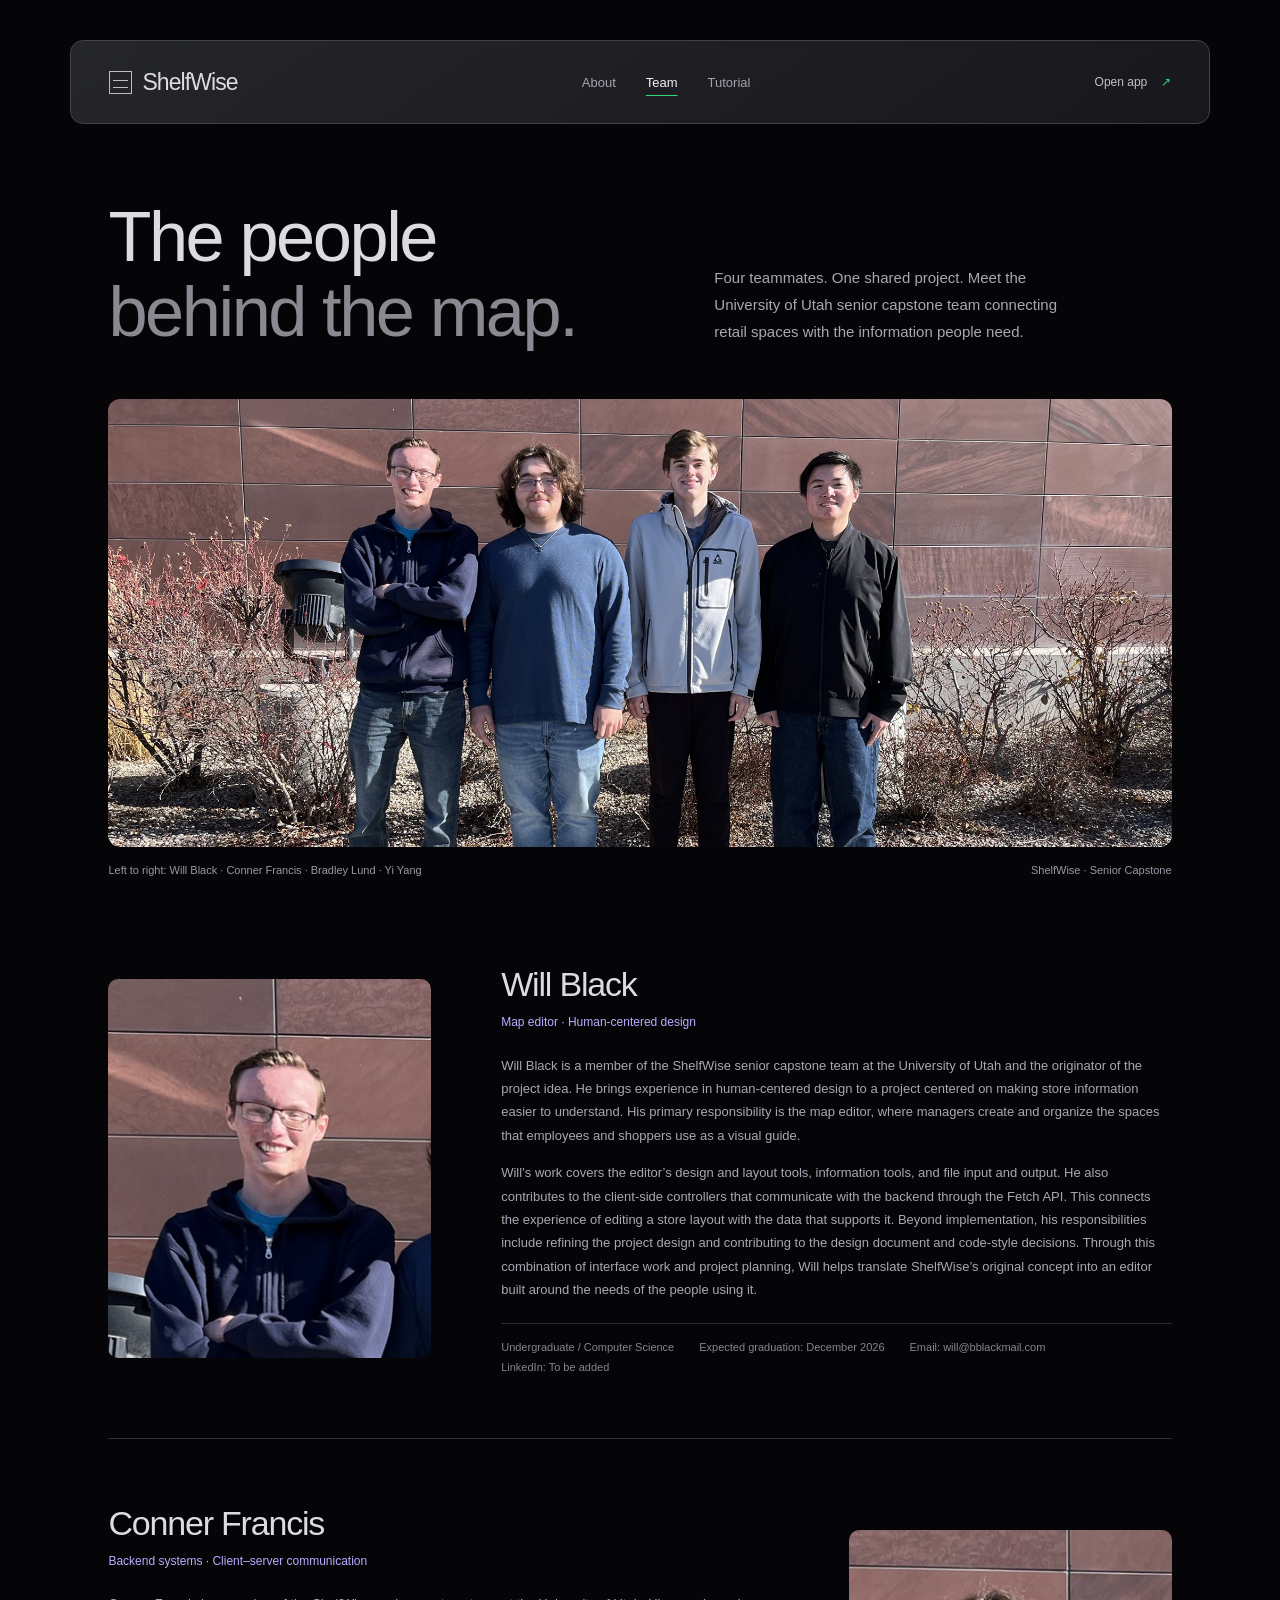
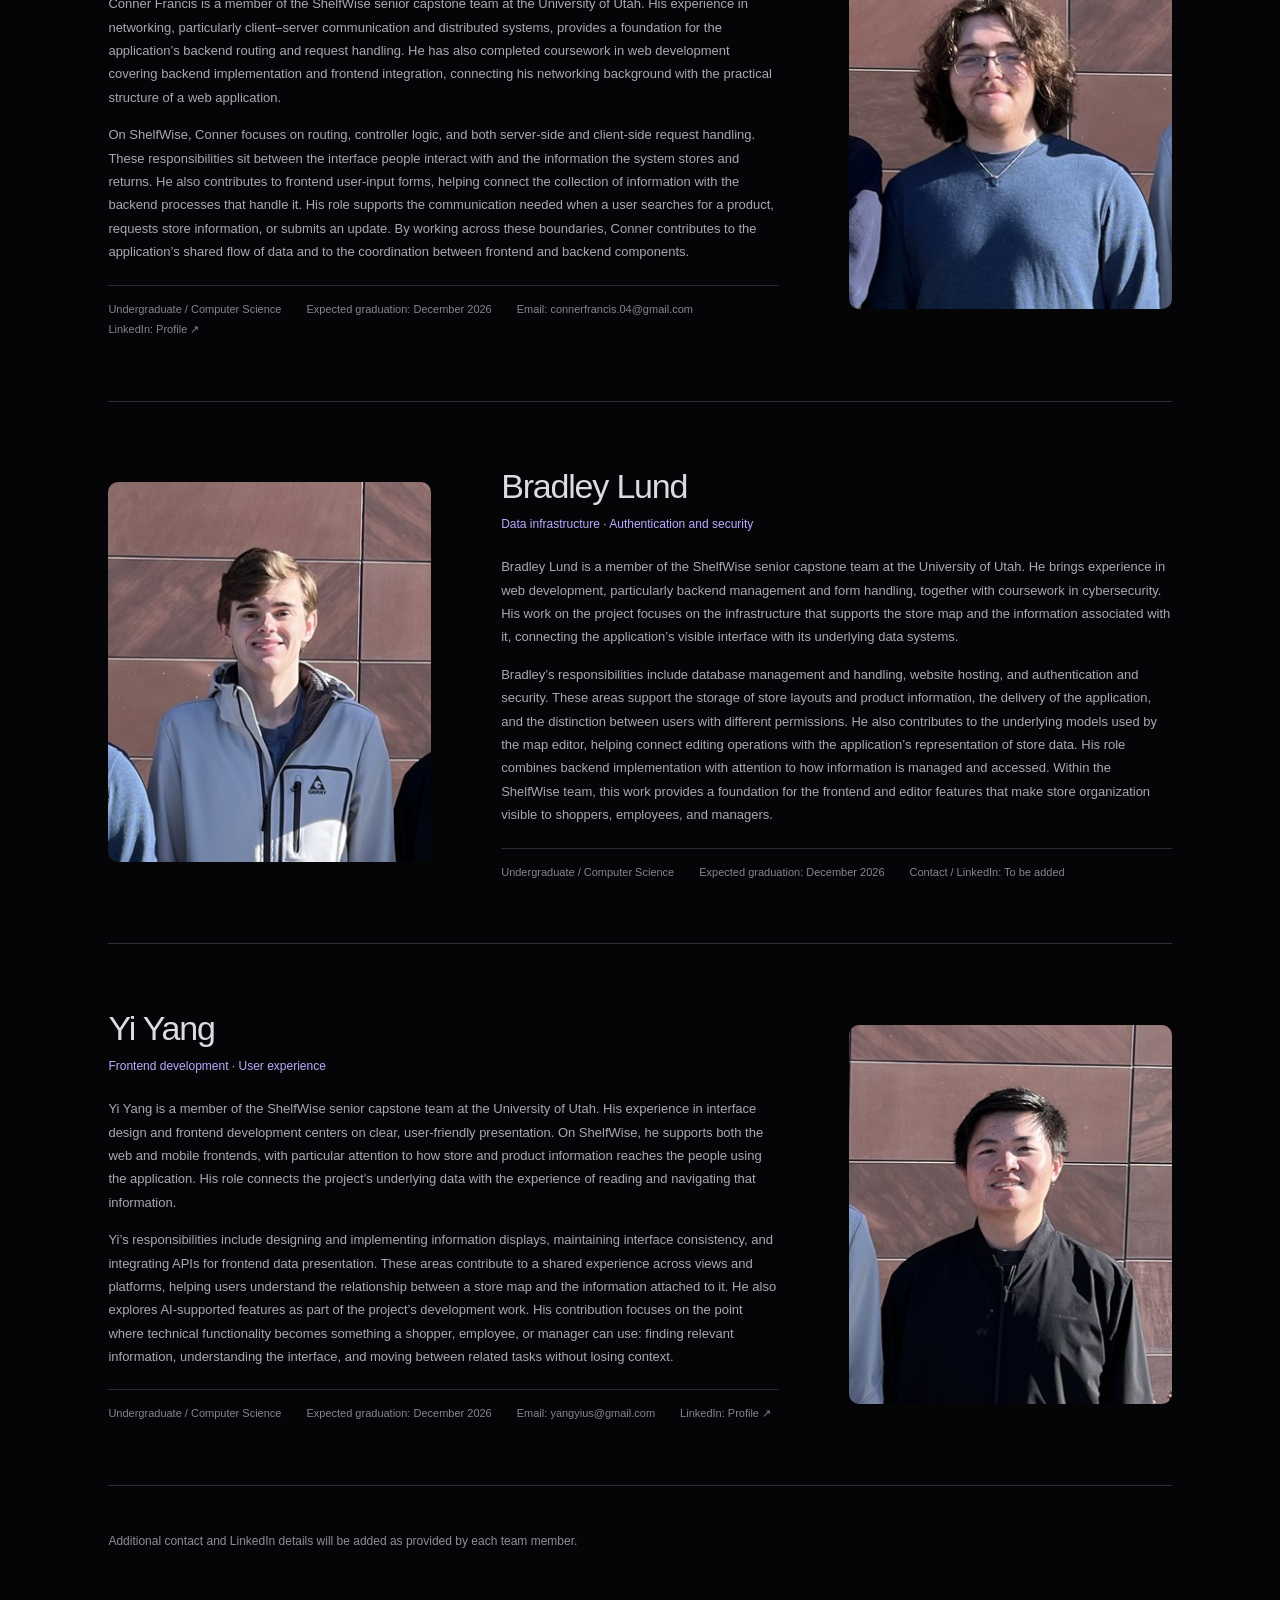
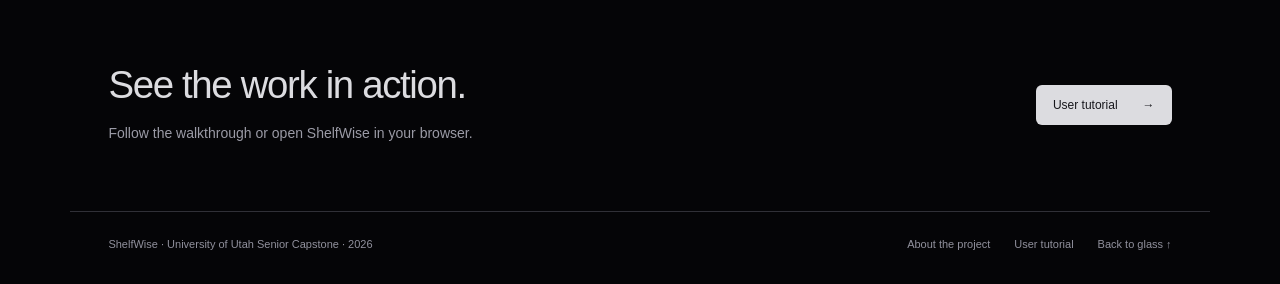
==== commit 1d0a6908: "Made the text unclickable on home page" ====
--- a/team.html
+++ b/team.html
@@ -8,10 +8,10 @@
     <div class="page-intro"><h1>The people<br><span>behind the map.</span></h1><p class="intro-copy">Four teammates. One shared project. Meet the University of Utah senior capstone team connecting retail spaces with the information people need.</p></div>
     <figure class="team-photo"><img src="assets/team.jpg" width="2000" height="1500" alt="ShelfWise’s four teammates standing together outside: Will Black, Conner Francis, Bradley Lund, and Yi Yang, from left to right."><figcaption><span>Left to right: Will Black · Conner Francis · Bradley Lund · Yi Yang</span><span>ShelfWise · Senior Capstone</span></figcaption></figure>
     <div class="member-list">
-      <article class="member" id="will"><div class="portrait" style="--portrait-x:24%;--portrait-y:26%" role="img" aria-label="Portrait of Will Black from the team photo"></div><div class="member-content"><h2>Will Black</h2><p class="member-role">Map editor · Human-centered design</p><div class="biography"><p>Will Black is a member of the ShelfWise senior capstone team at the University of Utah and the originator of the project idea. He brings experience in human-centered design to a project centered on making store information easier to understand. His primary responsibility is the map editor, where managers create and organize the spaces that employees and shoppers use as a visual guide.</p><p>Will’s work covers the editor’s design and layout tools, information tools, and file input and output. He also contributes to the client-side controllers that communicate with the backend through the Fetch API. This connects the experience of editing a store layout with the data that supports it. Beyond implementation, his responsibilities include refining the project design and contributing to the design document and code-style decisions. Through this combination of interface work and project planning, Will helps translate ShelfWise’s original concept into an editor built around the needs of the people using it.</p></div><div class="member-meta"><span>Undergraduate / Computer Science</span><span>Expected graduation: December 2026</span><span>Contact / LinkedIn: To be added</span></div></div></article>
-      <article class="member" id="conner"><div class="portrait" style="--portrait-x:39.7%;--portrait-y:28%" role="img" aria-label="Portrait of Conner Francis from the team photo"></div><div class="member-content"><h2>Conner Francis</h2><p class="member-role">Backend systems · Client–server communication</p><div class="biography"><p>Conner Francis is a member of the ShelfWise senior capstone team at the University of Utah. His experience in networking, particularly client–server communication and distributed systems, provides a foundation for the application’s backend routing and request handling. He has also completed coursework in web development covering backend implementation and frontend integration, connecting his networking background with the practical structure of a web application.</p><p>On ShelfWise, Conner focuses on routing, controller logic, and both server-side and client-side request handling. These responsibilities sit between the interface people interact with and the information the system stores and returns. He also contributes to frontend user-input forms, helping connect the collection of information with the backend processes that handle it. His role supports the communication needed when a user searches for a product, requests store information, or submits an update. By working across these boundaries, Conner contributes to the application’s shared flow of data and to the coordination between frontend and backend components.</p></div><div class="member-meta"><span>Undergraduate / Computer Science</span><span>Expected graduation: December 2026</span><span>Contact / LinkedIn: To be added</span></div></div></article>
+      <article class="member" id="will"><div class="portrait" style="--portrait-x:24%;--portrait-y:26%" role="img" aria-label="Portrait of Will Black from the team photo"></div><div class="member-content"><h2>Will Black</h2><p class="member-role">Map editor · Human-centered design</p><div class="biography"><p>Will Black is a member of the ShelfWise senior capstone team at the University of Utah and the originator of the project idea. He brings experience in human-centered design to a project centered on making store information easier to understand. His primary responsibility is the map editor, where managers create and organize the spaces that employees and shoppers use as a visual guide.</p><p>Will’s work covers the editor’s design and layout tools, information tools, and file input and output. He also contributes to the client-side controllers that communicate with the backend through the Fetch API. This connects the experience of editing a store layout with the data that supports it. Beyond implementation, his responsibilities include refining the project design and contributing to the design document and code-style decisions. Through this combination of interface work and project planning, Will helps translate ShelfWise’s original concept into an editor built around the needs of the people using it.</p></div><div class="member-meta"><span>Undergraduate / Computer Science</span><span>Expected graduation: December 2026</span><span>Email: <a href="mailto:will@bblackmail.com">will@bblackmail.com</a></span><span>LinkedIn: To be added</span></div></div></article>
+      <article class="member" id="conner"><div class="portrait" style="--portrait-x:39.7%;--portrait-y:28%" role="img" aria-label="Portrait of Conner Francis from the team photo"></div><div class="member-content"><h2>Conner Francis</h2><p class="member-role">Backend systems · Client–server communication</p><div class="biography"><p>Conner Francis is a member of the ShelfWise senior capstone team at the University of Utah. His experience in networking, particularly client–server communication and distributed systems, provides a foundation for the application’s backend routing and request handling. He has also completed coursework in web development covering backend implementation and frontend integration, connecting his networking background with the practical structure of a web application.</p><p>On ShelfWise, Conner focuses on routing, controller logic, and both server-side and client-side request handling. These responsibilities sit between the interface people interact with and the information the system stores and returns. He also contributes to frontend user-input forms, helping connect the collection of information with the backend processes that handle it. His role supports the communication needed when a user searches for a product, requests store information, or submits an update. By working across these boundaries, Conner contributes to the application’s shared flow of data and to the coordination between frontend and backend components.</p></div><div class="member-meta"><span>Undergraduate / Computer Science</span><span>Expected graduation: December 2026</span><span>Email: <a href="mailto:connerfrancis.04@gmail.com">connerfrancis.04@gmail.com</a></span><span>LinkedIn: <a href="https://www.linkedin.com/in/conner-francis-john" target="_blank" rel="noopener noreferrer" aria-label="Conner Francis on LinkedIn (opens in a new tab)">Profile ↗</a></span></div></div></article>
       <article class="member" id="bradley"><div class="portrait" style="--portrait-x:55.8%;--portrait-y:25%" role="img" aria-label="Portrait of Bradley Lund from the team photo"></div><div class="member-content"><h2>Bradley Lund</h2><p class="member-role">Data infrastructure · Authentication and security</p><div class="biography"><p>Bradley Lund is a member of the ShelfWise senior capstone team at the University of Utah. He brings experience in web development, particularly backend management and form handling, together with coursework in cybersecurity. His work on the project focuses on the infrastructure that supports the store map and the information associated with it, connecting the application’s visible interface with its underlying data systems.</p><p>Bradley’s responsibilities include database management and handling, website hosting, and authentication and security. These areas support the storage of store layouts and product information, the delivery of the application, and the distinction between users with different permissions. He also contributes to the underlying models used by the map editor, helping connect editing operations with the application’s representation of store data. His role combines backend implementation with attention to how information is managed and accessed. Within the ShelfWise team, this work provides a foundation for the frontend and editor features that make store organization visible to shoppers, employees, and managers.</p></div><div class="member-meta"><span>Undergraduate / Computer Science</span><span>Expected graduation: December 2026</span><span>Contact / LinkedIn: To be added</span></div></div></article>
-      <article class="member" id="yi"><div class="portrait" style="--portrait-x:71.5%;--portrait-y:29%" role="img" aria-label="Portrait of Yi Yang from the team photo"></div><div class="member-content"><h2>Yi Yang</h2><p class="member-role">Frontend development · User experience</p><div class="biography"><p>Yi Yang is a member of the ShelfWise senior capstone team at the University of Utah. His experience in interface design and frontend development centers on clear, user-friendly presentation. On ShelfWise, he supports both the web and mobile frontends, with particular attention to how store and product information reaches the people using the application. His role connects the project’s underlying data with the experience of reading and navigating that information.</p><p>Yi’s responsibilities include designing and implementing information displays, maintaining interface consistency, and integrating APIs for frontend data presentation. These areas contribute to a shared experience across views and platforms, helping users understand the relationship between a store map and the information attached to it. He also explores AI-supported features as part of the project’s development work. His contribution focuses on the point where technical functionality becomes something a shopper, employee, or manager can use: finding relevant information, understanding the interface, and moving between related tasks without losing context.</p></div><div class="member-meta"><span>Undergraduate / Computer Science</span><span>Expected graduation: December 2026</span><span>Email: <a href="mailto:yangyius@gmail.com">yangyius@gmail.com</a></span><span>LinkedIn: To be added</span></div></div></article>
+      <article class="member" id="yi"><div class="portrait" style="--portrait-x:71.5%;--portrait-y:29%" role="img" aria-label="Portrait of Yi Yang from the team photo"></div><div class="member-content"><h2>Yi Yang</h2><p class="member-role">Frontend development · User experience</p><div class="biography"><p>Yi Yang is a member of the ShelfWise senior capstone team at the University of Utah. His experience in interface design and frontend development centers on clear, user-friendly presentation. On ShelfWise, he supports both the web and mobile frontends, with particular attention to how store and product information reaches the people using the application. His role connects the project’s underlying data with the experience of reading and navigating that information.</p><p>Yi’s responsibilities include designing and implementing information displays, maintaining interface consistency, and integrating APIs for frontend data presentation. These areas contribute to a shared experience across views and platforms, helping users understand the relationship between a store map and the information attached to it. He also explores AI-supported features as part of the project’s development work. His contribution focuses on the point where technical functionality becomes something a shopper, employee, or manager can use: finding relevant information, understanding the interface, and moving between related tasks without losing context.</p></div><div class="member-meta"><span>Undergraduate / Computer Science</span><span>Expected graduation: December 2026</span><span>Email: <a href="mailto:yangyius@gmail.com">yangyius@gmail.com</a></span><span>LinkedIn: <a href="https://www.linkedin.com/in/yangyiusa" target="_blank" rel="noopener noreferrer" aria-label="Yi Yang on LinkedIn (opens in a new tab)">Profile ↗</a></span></div></div></article>
     </div>
     <p class="team-end">Additional contact and LinkedIn details will be added as provided by each team member.</p>
     <div class="page-close"><div><h2>See the work in action.</h2><p>Follow the walkthrough or open ShelfWise in your browser.</p></div><a class="button-light" href="tutorial.html">User tutorial <span aria-hidden="true">→</span></a></div>
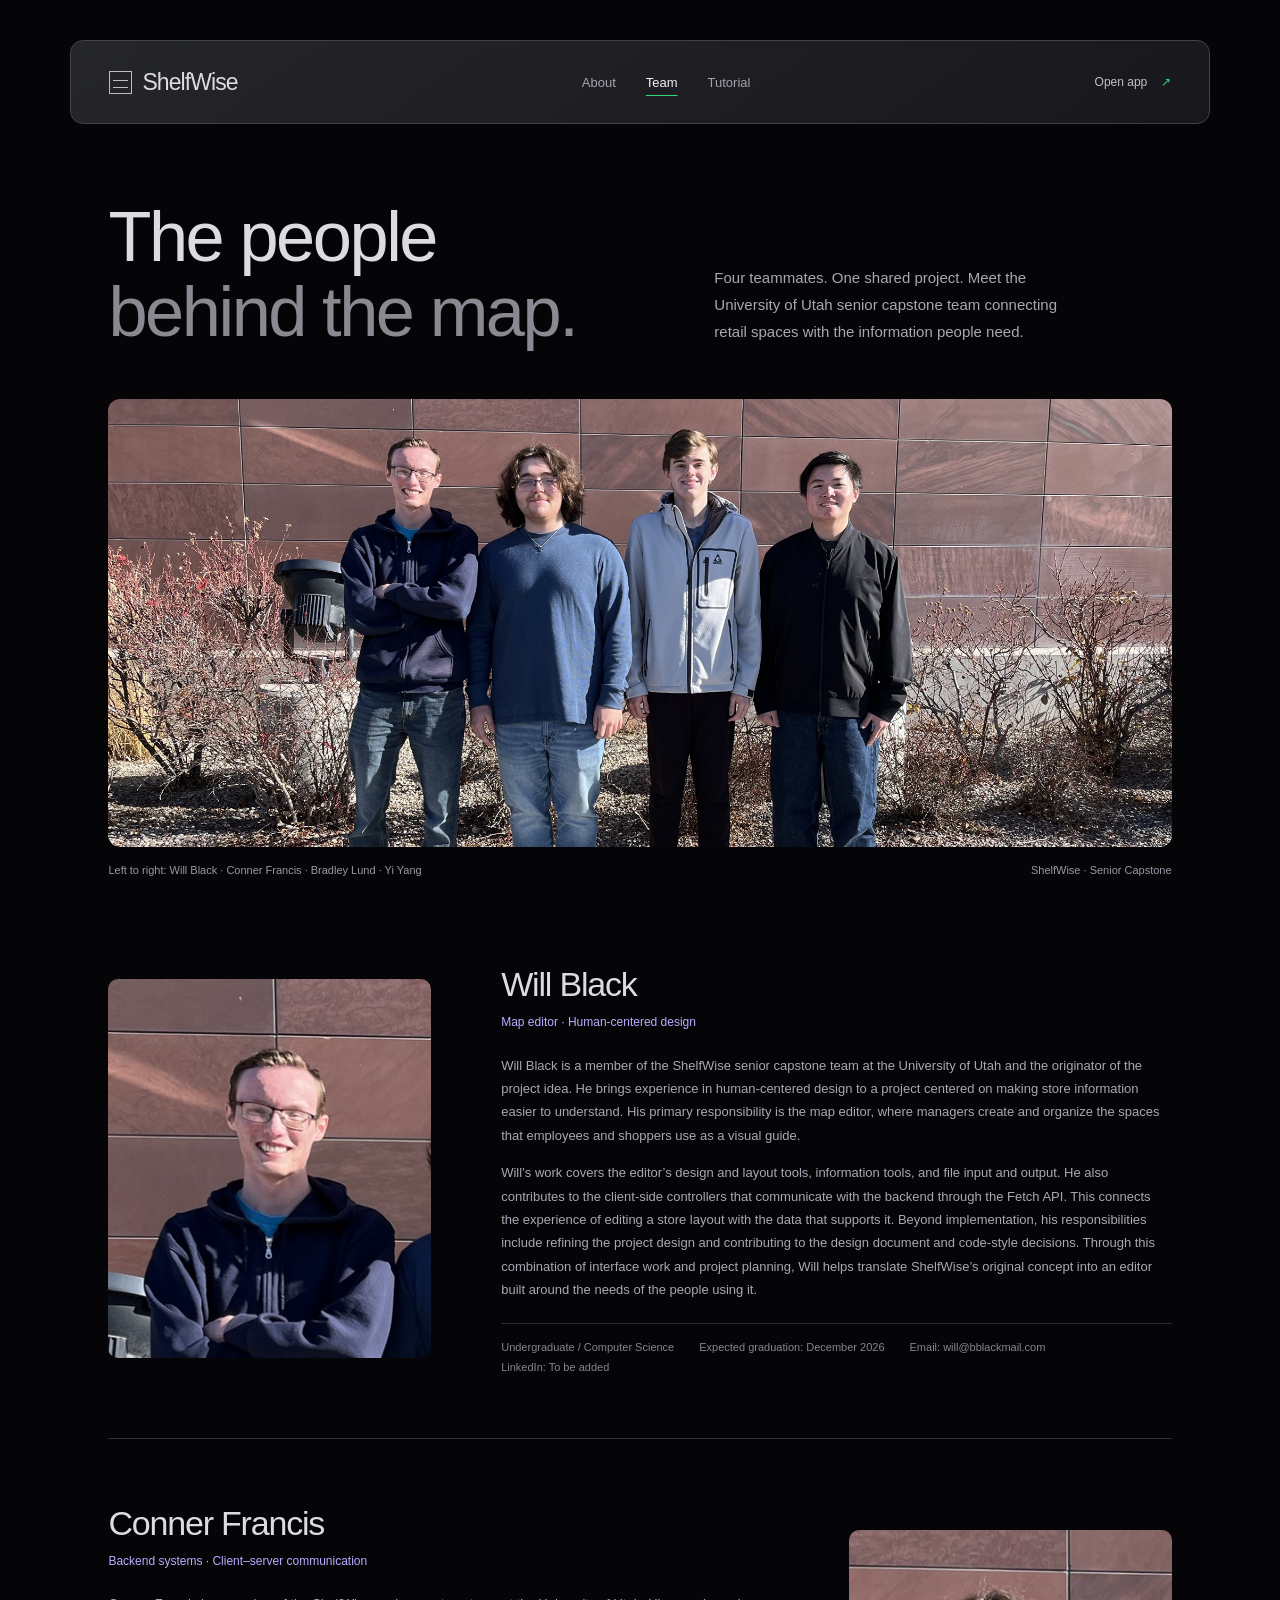
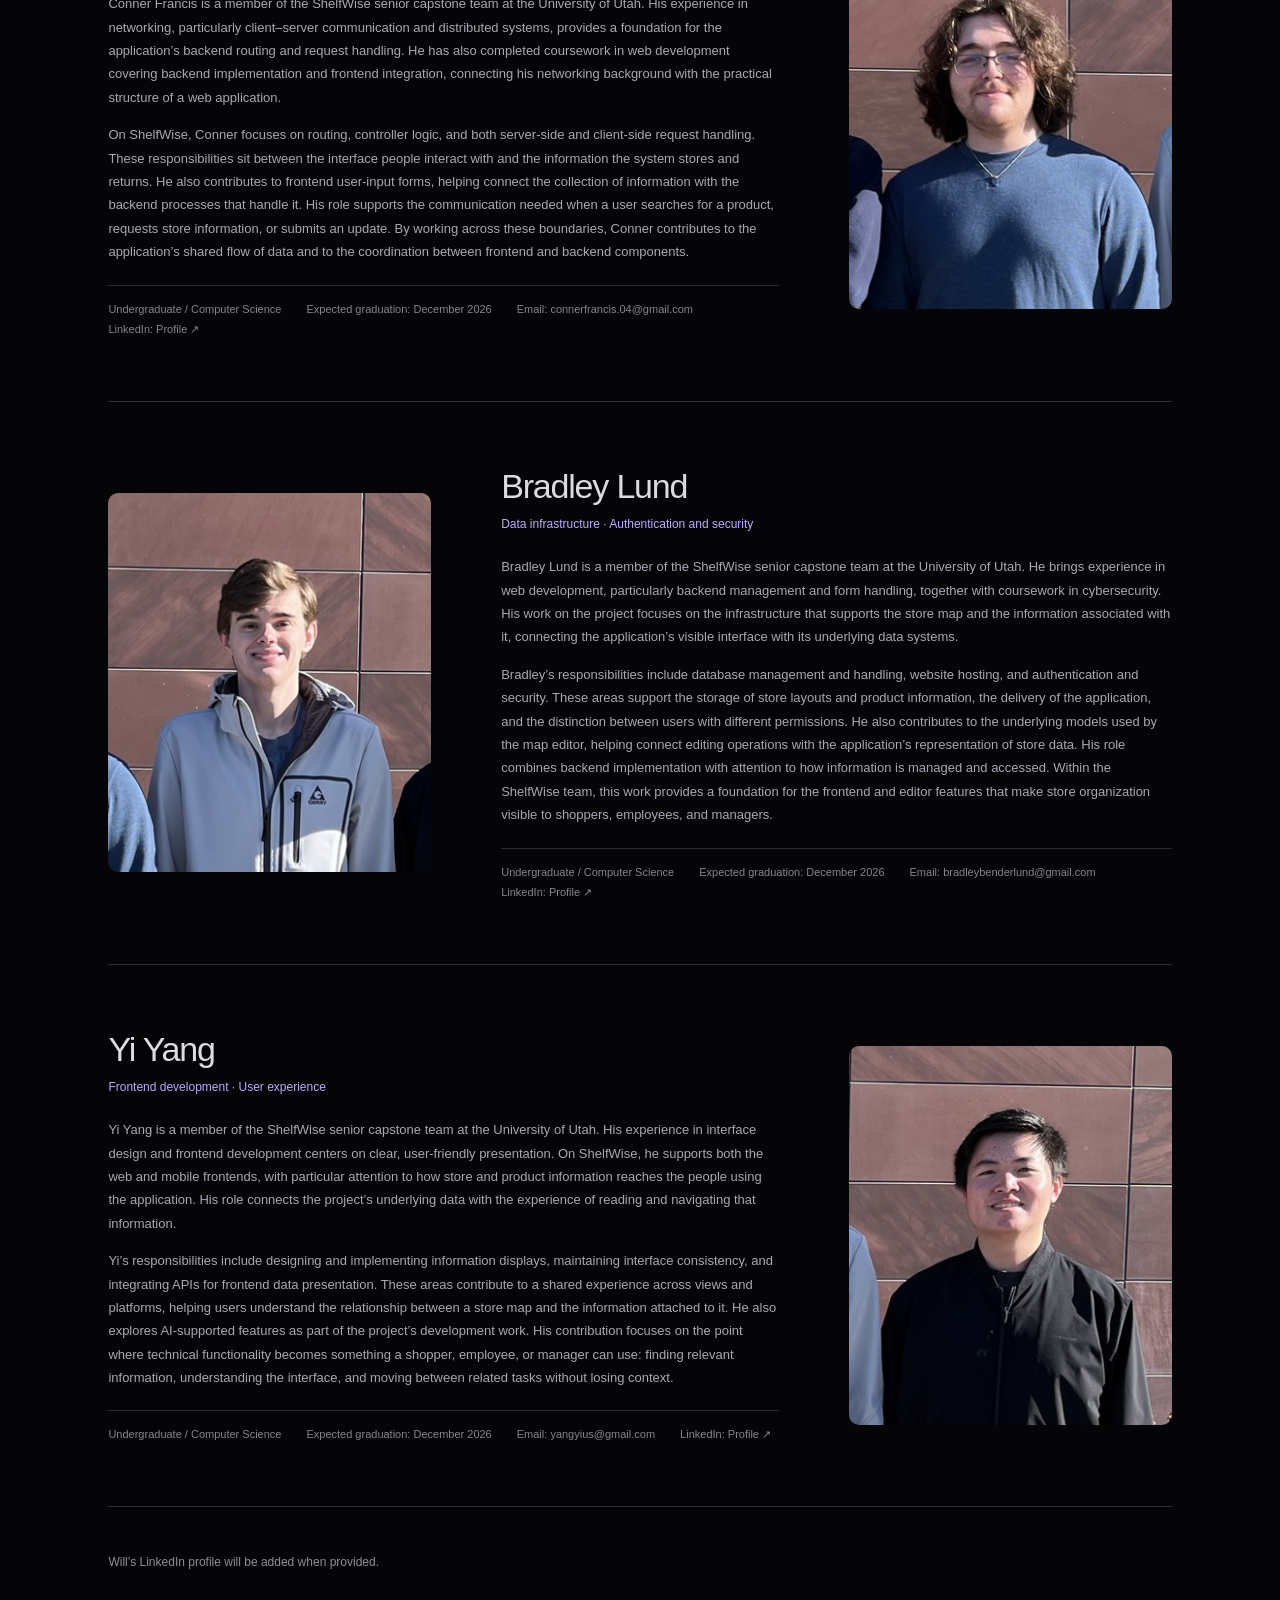
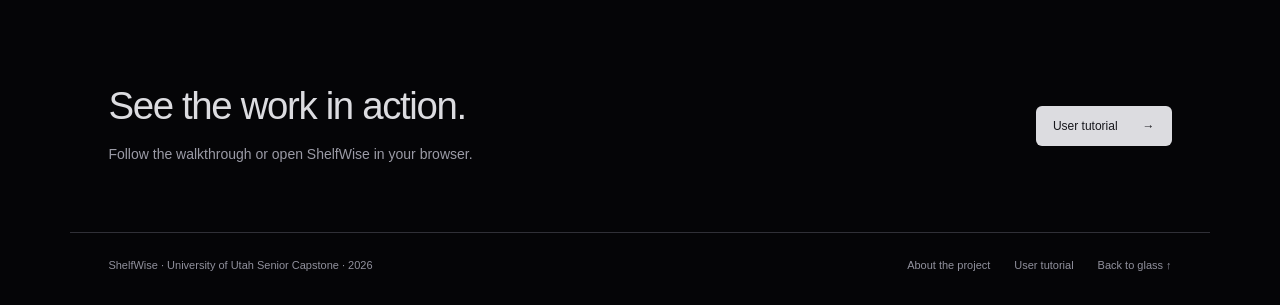
==== commit f8165aab: "Updated personal info" ====
--- a/team.html
+++ b/team.html
@@ -10,10 +10,10 @@
     <div class="member-list">
       <article class="member" id="will"><div class="portrait" style="--portrait-x:24%;--portrait-y:26%" role="img" aria-label="Portrait of Will Black from the team photo"></div><div class="member-content"><h2>Will Black</h2><p class="member-role">Map editor · Human-centered design</p><div class="biography"><p>Will Black is a member of the ShelfWise senior capstone team at the University of Utah and the originator of the project idea. He brings experience in human-centered design to a project centered on making store information easier to understand. His primary responsibility is the map editor, where managers create and organize the spaces that employees and shoppers use as a visual guide.</p><p>Will’s work covers the editor’s design and layout tools, information tools, and file input and output. He also contributes to the client-side controllers that communicate with the backend through the Fetch API. This connects the experience of editing a store layout with the data that supports it. Beyond implementation, his responsibilities include refining the project design and contributing to the design document and code-style decisions. Through this combination of interface work and project planning, Will helps translate ShelfWise’s original concept into an editor built around the needs of the people using it.</p></div><div class="member-meta"><span>Undergraduate / Computer Science</span><span>Expected graduation: December 2026</span><span>Email: <a href="mailto:will@bblackmail.com">will@bblackmail.com</a></span><span>LinkedIn: To be added</span></div></div></article>
       <article class="member" id="conner"><div class="portrait" style="--portrait-x:39.7%;--portrait-y:28%" role="img" aria-label="Portrait of Conner Francis from the team photo"></div><div class="member-content"><h2>Conner Francis</h2><p class="member-role">Backend systems · Client–server communication</p><div class="biography"><p>Conner Francis is a member of the ShelfWise senior capstone team at the University of Utah. His experience in networking, particularly client–server communication and distributed systems, provides a foundation for the application’s backend routing and request handling. He has also completed coursework in web development covering backend implementation and frontend integration, connecting his networking background with the practical structure of a web application.</p><p>On ShelfWise, Conner focuses on routing, controller logic, and both server-side and client-side request handling. These responsibilities sit between the interface people interact with and the information the system stores and returns. He also contributes to frontend user-input forms, helping connect the collection of information with the backend processes that handle it. His role supports the communication needed when a user searches for a product, requests store information, or submits an update. By working across these boundaries, Conner contributes to the application’s shared flow of data and to the coordination between frontend and backend components.</p></div><div class="member-meta"><span>Undergraduate / Computer Science</span><span>Expected graduation: December 2026</span><span>Email: <a href="mailto:connerfrancis.04@gmail.com">connerfrancis.04@gmail.com</a></span><span>LinkedIn: <a href="https://www.linkedin.com/in/conner-francis-john" target="_blank" rel="noopener noreferrer" aria-label="Conner Francis on LinkedIn (opens in a new tab)">Profile ↗</a></span></div></div></article>
-      <article class="member" id="bradley"><div class="portrait" style="--portrait-x:55.8%;--portrait-y:25%" role="img" aria-label="Portrait of Bradley Lund from the team photo"></div><div class="member-content"><h2>Bradley Lund</h2><p class="member-role">Data infrastructure · Authentication and security</p><div class="biography"><p>Bradley Lund is a member of the ShelfWise senior capstone team at the University of Utah. He brings experience in web development, particularly backend management and form handling, together with coursework in cybersecurity. His work on the project focuses on the infrastructure that supports the store map and the information associated with it, connecting the application’s visible interface with its underlying data systems.</p><p>Bradley’s responsibilities include database management and handling, website hosting, and authentication and security. These areas support the storage of store layouts and product information, the delivery of the application, and the distinction between users with different permissions. He also contributes to the underlying models used by the map editor, helping connect editing operations with the application’s representation of store data. His role combines backend implementation with attention to how information is managed and accessed. Within the ShelfWise team, this work provides a foundation for the frontend and editor features that make store organization visible to shoppers, employees, and managers.</p></div><div class="member-meta"><span>Undergraduate / Computer Science</span><span>Expected graduation: December 2026</span><span>Contact / LinkedIn: To be added</span></div></div></article>
+      <article class="member" id="bradley"><div class="portrait" style="--portrait-x:55.8%;--portrait-y:25%" role="img" aria-label="Portrait of Bradley Lund from the team photo"></div><div class="member-content"><h2>Bradley Lund</h2><p class="member-role">Data infrastructure · Authentication and security</p><div class="biography"><p>Bradley Lund is a member of the ShelfWise senior capstone team at the University of Utah. He brings experience in web development, particularly backend management and form handling, together with coursework in cybersecurity. His work on the project focuses on the infrastructure that supports the store map and the information associated with it, connecting the application’s visible interface with its underlying data systems.</p><p>Bradley’s responsibilities include database management and handling, website hosting, and authentication and security. These areas support the storage of store layouts and product information, the delivery of the application, and the distinction between users with different permissions. He also contributes to the underlying models used by the map editor, helping connect editing operations with the application’s representation of store data. His role combines backend implementation with attention to how information is managed and accessed. Within the ShelfWise team, this work provides a foundation for the frontend and editor features that make store organization visible to shoppers, employees, and managers.</p></div><div class="member-meta"><span>Undergraduate / Computer Science</span><span>Expected graduation: December 2026</span><span>Email: <a href="mailto:bradleybenderlund@gmail.com">bradleybenderlund@gmail.com</a></span><span>LinkedIn: <a href="https://www.linkedin.com/in/bradley-lund-309a2a186" target="_blank" rel="noopener noreferrer" aria-label="Bradley Lund on LinkedIn (opens in a new tab)">Profile &#8599;</a></span></div></div></article>
       <article class="member" id="yi"><div class="portrait" style="--portrait-x:71.5%;--portrait-y:29%" role="img" aria-label="Portrait of Yi Yang from the team photo"></div><div class="member-content"><h2>Yi Yang</h2><p class="member-role">Frontend development · User experience</p><div class="biography"><p>Yi Yang is a member of the ShelfWise senior capstone team at the University of Utah. His experience in interface design and frontend development centers on clear, user-friendly presentation. On ShelfWise, he supports both the web and mobile frontends, with particular attention to how store and product information reaches the people using the application. His role connects the project’s underlying data with the experience of reading and navigating that information.</p><p>Yi’s responsibilities include designing and implementing information displays, maintaining interface consistency, and integrating APIs for frontend data presentation. These areas contribute to a shared experience across views and platforms, helping users understand the relationship between a store map and the information attached to it. He also explores AI-supported features as part of the project’s development work. His contribution focuses on the point where technical functionality becomes something a shopper, employee, or manager can use: finding relevant information, understanding the interface, and moving between related tasks without losing context.</p></div><div class="member-meta"><span>Undergraduate / Computer Science</span><span>Expected graduation: December 2026</span><span>Email: <a href="mailto:yangyius@gmail.com">yangyius@gmail.com</a></span><span>LinkedIn: <a href="https://www.linkedin.com/in/yangyiusa" target="_blank" rel="noopener noreferrer" aria-label="Yi Yang on LinkedIn (opens in a new tab)">Profile ↗</a></span></div></div></article>
     </div>
-    <p class="team-end">Additional contact and LinkedIn details will be added as provided by each team member.</p>
+    <p class="team-end">Will’s LinkedIn profile will be added when provided.</p>
     <div class="page-close"><div><h2>See the work in action.</h2><p>Follow the walkthrough or open ShelfWise in your browser.</p></div><a class="button-light" href="tutorial.html">User tutorial <span aria-hidden="true">→</span></a></div>
   </main>
   <footer class="site-footer"><span>ShelfWise · University of Utah Senior Capstone · 2026</span><div><a href="about.html">About the project</a><a href="tutorial.html">User tutorial</a><a href="index.html">Back to glass ↑</a></div></footer>
